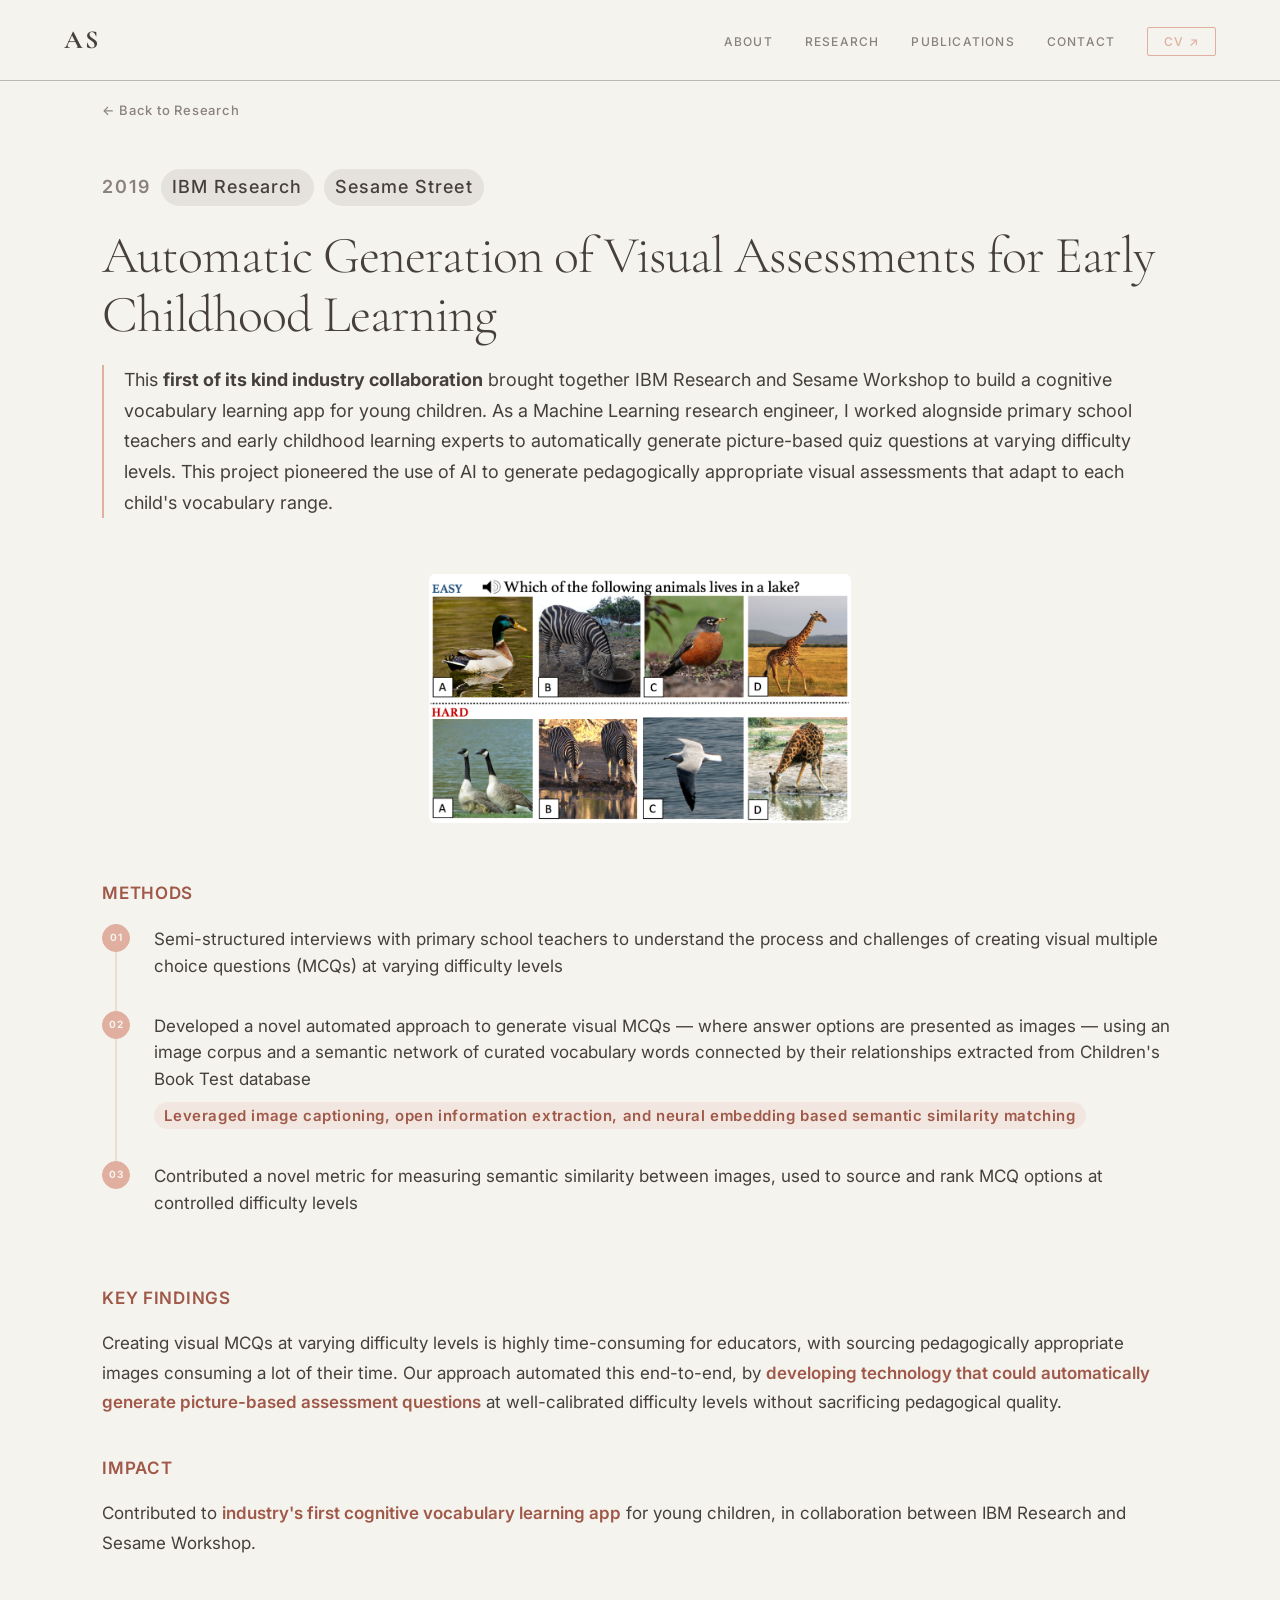
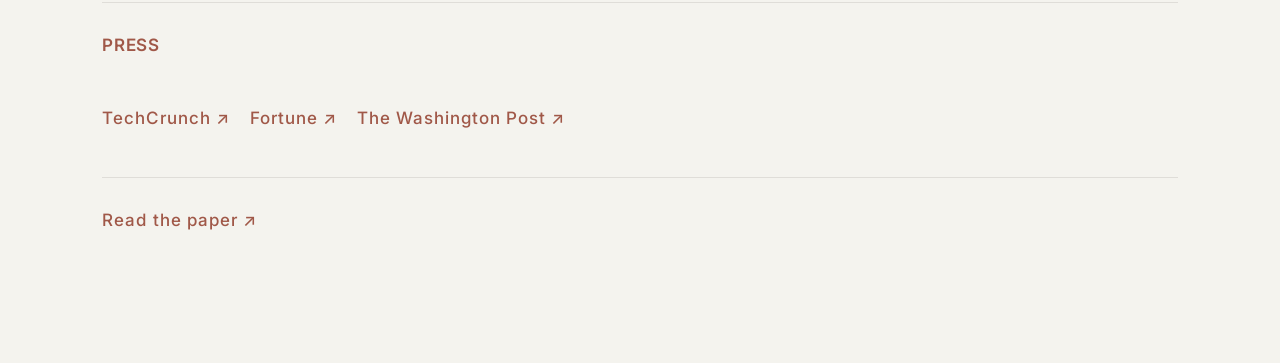
==== Projects/project-assessments.html @ 877bcb97 "Portfolio first draft" ====
<!DOCTYPE html>
<html lang="en">
<head>
    <meta charset="UTF-8">
    <meta name="viewport" content="width=device-width, initial-scale=1.0">
    <title>Visual Assessments — Anjali Singh</title>
    <link rel="preconnect" href="https://fonts.googleapis.com">
    <link rel="preconnect" href="https://fonts.gstatic.com" crossorigin>
    <link href="https://fonts.googleapis.com/css2?family=Cormorant+Garamond:ital,wght@0,300;0,400;0,500;0,600;1,300;1,400&family=Inter:wght@300;400;500;600&display=swap" rel="stylesheet">
    <link rel="stylesheet" href="../style.css">
</head>
<body>

    <nav id="navbar">
        <div class="nav-container">
            <a href="../index.html#about" class="nav-logo">AS</a>
            <ul class="nav-links">
                <li><a href="../index.html#about">About</a></li>
                <li><a href="../index.html#research">Research</a></li>
                <li><a href="../index.html#publications">Publications</a></li>
                <li><a href="../index.html#contact">Contact</a></li>
                <li><a href="../cv.pdf" class="nav-cv" target="_blank">CV ↗</a></li>
            </ul>
            <button class="nav-hamburger" aria-label="Toggle menu">
                <span></span><span></span><span></span>
            </button>
        </div>
    </nav>

    <main class="project-page">
        <div class="container">
            <a href="../index.html#research" class="back-link">← Back to Research</a>

            <div class="project-meta">
                <span class="project-year">2019</span>
                <span class="project-org">IBM Research</span>
                <span class="project-org">Sesame Street</span>
            </div>
            <h1 class="project-page-title">Automatic Generation of Visual Assessments for Early Childhood Learning</h1>
            <p class="project-page-hook">This <strong>first of its kind industry collaboration</strong> brought together IBM Research and Sesame Workshop to build a cognitive vocabulary learning app for young children. As a Machine Learning research engineer, I worked alognside primary school teachers and early childhood learning experts to automatically generate picture-based quiz questions at varying difficulty levels. This project pioneered the use of AI to generate pedagogically appropriate visual assessments that adapt to each child's vocabulary range.</p>

            <aside class="project-page-visual project-page-visual--narrow">
                    <!-- To use your own image: replace the <svg> below with <img src="your-image.jpg" alt="..."> -->
                    <img src="../Images/visual_assessments.png" alt="visual assessments">
                </aside>
                <div class="project-details">
                    <div class="project-section">
                        <h4 class="detail-label">Methods</h4>
                        <div class="method-flow">
                            <div class="method-step">Semi-structured interviews with primary school teachers to understand the process and challenges of creating visual multiple choice questions (MCQs) at varying difficulty levels</div>
                            <span class="method-arrow" aria-hidden="true">↓</span>
                            <div class="method-step">Developed a novel automated approach to generate visual MCQs — where answer options are presented as images — using an image corpus and a semantic network of curated vocabulary words connected by their relationships extracted from Children's Book Test database <span class="method-n">Leveraged image captioning, open information extraction, and neural embedding based semantic similarity matching</span></div>
                            <span class="method-arrow" aria-hidden="true">↓</span>
                            <div class="method-step">Contributed a novel metric for measuring semantic similarity between images, used to source and rank MCQ options at controlled difficulty levels</div>
                            <!-- <span class="method-arrow" aria-hidden="true">↓</span>
                            <div class="method-step">Integrated the system within IBM Watson's AI platform and deployed as part of the cognitive vocabulary learning app built in partnership with Sesame Workshop</div> -->
                        </div>
                    </div>
                    <div class="project-section">
                        <h4 class="detail-label">Key Findings</h4>
                        <p class="project-finding">Creating visual MCQs at varying difficulty levels is highly time-consuming for educators, with sourcing pedagogically appropriate images consuming a lot of their time. Our approach automated this end-to-end, by <span class="impact-stat">developing technology that could automatically generate picture-based assessment questions</span> at well-calibrated difficulty levels without sacrificing pedagogical quality.</p>
                    </div>
                    <div class="project-section">
                        <h4 class="detail-label">Impact</h4>
                        <ul class="impact-list">
                            <p class="project-finding">Contributed to <span class="impact-stat">industry's first cognitive vocabulary learning app</span> for young children, in collaboration between IBM Research and Sesame Workshop.</p>
                            <!-- <li>Contributed to <span class="impact-stat">industry's first cognitive vocabulary learning app</span> for young children, in collaboration between IBM Research and Sesame Workshop.</li> -->
                            <!-- <li>Pioneered <span class="impact-stat">AI-generated adaptive assessments</span> for early childhood learners — automatically determining a child's vocabulary range and personalizing their learning experience.</li> -->
                            <!-- <li>Significantly reduced the <span class="impact-stat">time and effort required of educators</span> to create difficulty-varied visual assessments at scale.</li>
                            <li>Published at <span class="impact-stat">AAAI/EAAI '19</span> — flagship AI conference, education track.</li> -->
                        </ul>
                    </div>
                    <div class="project-section" style="border-top: 1px solid rgba(138, 129, 124, 0.2); padding-top: 28px; margin-top: 8px;">
                        <h4 class="detail-label">Press</h4>
                        <div class="project-links" style="border-top: none;">
                            <a href="https://techcrunch.com/2017/06/07/sesame-workshop-and-ibm-team-up-to-test-a-new-a-i-powered-teaching-method/" class="project-link" target="_blank" rel="noopener">TechCrunch ↗</a>
                            <a href="https://fortune.com/2017/06/06/sesame-street-workshop-ibm-watson/" class="project-link" target="_blank" rel="noopener">Fortune ↗</a>
                            <a href="https://www.washingtonpost.com/news/the-switch/wp/2016/04/27/elmo-has-made-a-new-friend-ibms-watson/" class="project-link" target="_blank" rel="noopener">The Washington Post ↗</a>
                        </div>
                    </div>
                    <div class="project-links">
                        <a href="https://ojs.aaai.org//index.php/AAAI/article/view/5038" target="_blank" class="project-link">Read the paper ↗</a>
                    </div>
                </div>
                
        </div>
    </main>

    <script src="../script.js"></script>
</body>
</html>
---- style.css ----
/* ═══════════════════════════════════════════
   RESET & BASE
═══════════════════════════════════════════ */
*, *::before, *::after {
    margin: 0;
    padding: 0;
    box-sizing: border-box;
}

:root {
    --dark:   #463f3a;
    --medium: #8a817c;
    --light:  #bcb8b1;
    --bg:     #f4f3ee;
    --accent: #e0afa0;

    --font-serif: 'Cormorant Garamond', Georgia, serif;
    --font-sans:  'Inter', system-ui, -apple-system, sans-serif;

    --max-w: min(1400px, 94vw);
    --pad-x: clamp(16px, 5vw, 80px);
    --section-py: clamp(80px, 10vw, 140px);
}

html {
    scroll-behavior: smooth;
}

body {
    background-color: var(--bg);
    color: var(--dark);
    font-family: var(--font-sans);
    font-size: 16px;
    line-height: 1.7;
    -webkit-font-smoothing: antialiased;
    -moz-osx-font-smoothing: grayscale;
}

a {
    color: inherit;
    text-decoration: none;
}

img {
    display: block;
    max-width: 100%;
}

/* ═══════════════════════════════════════════
   NAVIGATION
═══════════════════════════════════════════ */
#navbar {
    position: fixed;
    top: 0;
    left: 0;
    right: 0;
    z-index: 200;
    padding: 18px var(--pad-x);
    background: var(--bg);
    box-shadow: 0 1px 0 var(--light);
}

.nav-container {
    max-width: var(--max-w);
    margin: 0 auto;
    display: flex;
    align-items: center;
    justify-content: space-between;
}

.nav-logo {
    font-family: var(--font-serif);
    font-size: 26px;
    font-weight: 800;
    letter-spacing: 2px;
    color: var(--dark);
    transition: color 0.35s;
}


.nav-links {
    list-style: none;
    display: flex;
    align-items: center;
    gap: 32px;
}

.nav-links a {
    font-size: 12px;
    font-weight: 500;
    letter-spacing: 0.1em;
    text-transform: uppercase;
    color: var(--medium);
    transition: color 0.2s;
}


.nav-links a:hover {
    color: var(--accent);
}

.nav-cv {
    border: 1px solid var(--accent) !important;
    color: var(--accent) !important;
    padding: 6px 16px;
    border-radius: 2px;
    transition: background 0.2s, color 0.2s !important;
}

.nav-cv:hover {
    background: var(--accent) !important;
    color: var(--bg) !important;
}

.nav-hamburger {
    display: none;
    flex-direction: column;
    gap: 5px;
    background: none;
    border: none;
    cursor: pointer;
    padding: 4px;
}

.nav-hamburger span {
    display: block;
    width: 22px;
    height: 1.5px;
    background: var(--dark);
    transition: background 0.3s;
}


/* ═══════════════════════════════════════════
   HERO
═══════════════════════════════════════════ */
#hero {
    min-height: 100vh;
    background-color: var(--bg);
    display: flex;
    flex-direction: column;
    justify-content: center;
    align-items: center;
    text-align: center;
    padding: 120px var(--pad-x) 100px;
    position: relative;
    overflow: hidden;
}

/* Subtle grain texture overlay */
#hero::before {
    content: '';
    position: absolute;
    inset: 0;
    background-image: url("data:image/svg+xml,%3Csvg viewBox='0 0 256 256' xmlns='http://www.w3.org/2000/svg'%3E%3Cfilter id='noise'%3E%3CfeTurbulence type='fractalNoise' baseFrequency='0.9' numOctaves='4' stitchTiles='stitch'/%3E%3C/filter%3E%3Crect width='100%25' height='100%25' filter='url(%23noise)' opacity='0.04'/%3E%3C/svg%3E");
    pointer-events: none;
    opacity: 0.4;
}

.hero-content {
    max-width: 820px;
    position: relative;
    z-index: 1;
}

.hero-pre {
    font-size: 12px;
    font-weight: 400;
    letter-spacing: 0.18em;
    text-transform: uppercase;
    color: var(--medium);
    margin-bottom: 28px;
    opacity: 0;
    animation: fadeUp 0.8s 0.2s ease forwards;
}

.hero-name {
    font-family: var(--font-serif);
    font-size: clamp(60px, 10vw, 110px);
    font-weight: 300;
    color: var(--dark);
    letter-spacing: -2px;
    line-height: 0.95;
    margin-bottom: 32px;
    opacity: 0;
    animation: fadeUp 0.8s 0.4s ease forwards;
}

.hero-tagline {
    font-family: var(--font-serif);
    font-size: clamp(19px, 2.5vw, 26px);
    font-style: italic;
    font-weight: 300;
    color: var(--accent);
    line-height: 1.45;
    margin-bottom: 44px;
    opacity: 0;
    animation: fadeUp 0.8s 0.6s ease forwards;
}

.hero-themes {
    display: flex;
    flex-wrap: wrap;
    gap: 10px;
    justify-content: center;
    margin-bottom: 48px;
    opacity: 0;
    animation: fadeUp 0.8s 0.75s ease forwards;
}

.hero-themes span {
    font-size: 11px;
    font-weight: 400;
    letter-spacing: 0.1em;
    color: var(--medium);
    border: 1px solid rgba(70, 63, 58, 0.15);
    padding: 7px 16px;
    border-radius: 100px;
}

.hero-actions {
    display: flex;
    gap: 16px;
    justify-content: center;
    flex-wrap: wrap;
    opacity: 0;
    animation: fadeUp 0.8s 0.9s ease forwards;
}

.btn-primary {
    font-size: 13px;
    font-weight: 500;
    letter-spacing: 0.06em;
    background: var(--accent);
    color: var(--dark);
    padding: 13px 28px;
    border-radius: 2px;
    transition: opacity 0.2s;
}

.btn-primary:hover {
    opacity: 0.85;
}

.btn-secondary {
    font-size: 13px;
    font-weight: 500;
    letter-spacing: 0.06em;
    color: var(--medium);
    border: 1px solid rgba(70, 63, 58, 0.2);
    padding: 13px 28px;
    border-radius: 2px;
    transition: border-color 0.2s, color 0.2s;
}

.btn-secondary:hover {
    border-color: var(--accent);
    color: var(--accent);
}

.hero-scroll {
    position: absolute;
    bottom: 36px;
    left: 50%;
    transform: translateX(-50%);
    display: flex;
    flex-direction: column;
    align-items: center;
    gap: 10px;
    color: var(--medium);
    font-size: 10px;
    letter-spacing: 0.25em;
    text-transform: uppercase;
    opacity: 0;
    animation: fadeIn 1s 1.4s ease forwards;
}

.scroll-line {
    width: 1px;
    height: 44px;
    background: linear-gradient(to bottom, var(--medium), transparent);
    animation: scrollPulse 2.2s ease-in-out infinite;
}

@keyframes scrollPulse {
    0%, 100% { opacity: 0.3; transform: scaleY(0.85); transform-origin: top; }
    50%       { opacity: 0.9; transform: scaleY(1);    transform-origin: top; }
}

@keyframes fadeUp {
    from { opacity: 0; transform: translateY(20px); }
    to   { opacity: 1; transform: translateY(0); }
}

@keyframes fadeIn {
    from { opacity: 0; }
    to   { opacity: 1; }
}

/* ═══════════════════════════════════════════
   SHARED LAYOUT
═══════════════════════════════════════════ */
.container {
    max-width: var(--max-w);
    margin: 0 auto;
    padding: 0 var(--pad-x);
}

.section-label {
    display: block;
    font-size: 11px;
    font-weight: 600;
    letter-spacing: 0.22em;
    text-transform: uppercase;
    color: var(--accent);
    margin-bottom: 28px;
}

/* ═══════════════════════════════════════════
   ABOUT (landing)
═══════════════════════════════════════════ */
#about {
    padding-top: calc(72px + 40px);
    padding-bottom: var(--section-py);
}

.about-name-block {
    margin-bottom: 56px;
}

.about-name {
    font-family: var(--font-serif);
    font-size: clamp(28px, 4.5vw, 52px);
    font-weight: 700;
    color: var(--dark);
    letter-spacing: -2px;
    line-height: 1;
    margin-bottom: 14px;
}

.about-role {
    font-size: 13px;
    font-weight: 400;
    letter-spacing: 0.15em;
    text-transform: uppercase;
    color: var(--medium);
}

.about-grid {
    display: grid;
    grid-template-columns: 1fr 260px;
    gap: 72px;
    align-items: start;
}

.about-photo {
    position: sticky;
    top: 100px;
}

.about-photo img {
    width: 100%;
    height: auto;
    border-radius: 4px;
    display: block;
    object-fit: cover;
    object-position: top center;
}

.about-photo-caption {
    font-family: var(--font-serif);
    font-size: 20px;
    font-weight: 700;
    color: var(--dark);
    margin-top: 10px;
    line-height: 1.4;
    text-align: center;
}

.photo-placeholder {
    width: 260px;
    aspect-ratio: 3 / 4;
    background: var(--light);
    border-radius: 4px;
    overflow: hidden;
    position: relative;
}

.photo-placeholder img {
    width: 100%;
    height: 100%;
    object-fit: cover;
    object-position: top center;
}

.about-bio {
    font-size: 17px;
    color: var(--dark);
    line-height: 1.85;
    margin-bottom: 18px;
}

.about-bio em {
    font-style: italic;
    color: var(--medium);
}

.about-links {
    margin-top: 36px;
    display: flex;
    flex-wrap: wrap;
    gap: 8px 24px;
}

.about-link {
    font-size: 13px;
    font-weight: 500;
    letter-spacing: 0.04em;
    color: var(--medium);
    border-bottom: 1px solid var(--light);
    padding-bottom: 2px;
    transition: color 0.2s, border-color 0.2s;
}

.about-link:hover {
    color: var(--dark);
    border-color: var(--medium);
}

.about-link-accent {
    color: var(--accent);
    border-color: var(--accent);
}

.about-link-accent:hover {
    color: var(--dark);
    border-color: var(--dark);
}

/* ═══════════════════════════════════════════
   RESEARCH SECTION
═══════════════════════════════════════════ */
#research {
    padding: var(--section-py) 0 calc(var(--section-py) + 40px);
    background-color: var(--dark);
}

.section-header-light {
    font-family: var(--font-serif);
    font-size: clamp(38px, 6vw, 64px);
    font-weight: 300;
    color: var(--bg);
    letter-spacing: -1px;
    line-height: 1;
    margin-bottom: 56px;
}

.section-subtitle {
    font-size: 32px;
    color: var(--light);
    line-height: 1.75;
    max-width: 560px;
    margin-bottom: 72px;
}

/* ─── PROJECT GRID + COMPACT CARDS ─── */
.project-grid {
    display: grid;
    grid-template-columns: repeat(2, 1fr);
    gap: 20px;
}

.project-card-btn {
    background: rgba(255, 255, 255, 0.09);
    border: 1px solid rgba(138, 129, 124, 0.3);
    border-radius: 6px;
    overflow: hidden;
    cursor: pointer;
    text-align: left;
    width: 100%;
    padding: 0;
    display: flex;
    flex-direction: column;
    opacity: 0;
    transform: translateY(20px);
    transition: opacity 0.6s ease, transform 0.6s ease, border-color 0.25s, box-shadow 0.25s;
}

.project-card-btn.visible {
    opacity: 1;
    transform: translateY(0);
}

.project-card-btn:hover {
    background: rgba(255, 255, 255, 0.14);
    border-color: rgba(224, 175, 160, 0.55);
    box-shadow: 0 8px 32px rgba(0, 0, 0, 0.2);
    transform: translateY(-3px);
}

.project-card-btn.visible:hover {
    transform: translateY(-3px);
}

.card-visual {
    width: 100%;
    height: 190px;
    background: rgba(58, 53, 49, 0.6);
    flex-shrink: 0;
    display: flex;
    align-items: center;
    justify-content: center;
    overflow: hidden;
}

.card-visual svg {
    width: 100%;
    height: 100%;
}

.card-visual img {
    width: 100%;
    height: 100%;
    object-fit: contain;
    object-position: center;
    display: block;
}

.card-body {
    padding: 28px 32px 32px;
    flex: 1;
    display: flex;
    flex-direction: column;
}

.card-cta {
    display: inline-flex;
    align-items: center;
    gap: 6px;
    font-size: 12px;
    font-weight: 500;
    letter-spacing: 0.08em;
    color: var(--accent);
    margin-top: auto;
    padding-top: 20px;
    transition: gap 0.2s;
}

.project-card-btn:hover .card-cta {
    gap: 10px;
}

.project-meta {
    display: flex;
    align-items: center;
    flex-wrap: wrap;
    gap: 10px;
    margin-bottom: 20px;
}

.project-year {
    font-size: 12px;
    font-weight: 600;
    letter-spacing: 0.1em;
    color: var(--medium);
}

.project-venue {
    font-size: 12px;
    font-weight: 500;
    letter-spacing: 0.06em;
    color: var(--medium);
    background: rgba(138, 129, 124, 0.15);
    padding: 3px 11px;
    border-radius: 100px;
}

.project-org {
    font-size: 12px;
    font-weight: 500;
    letter-spacing: 0.06em;
    color: var(--accent);
    background: rgba(138, 129, 124, 0.15);
    padding: 3px 11px;
    border-radius: 100px;
}

.project-award {
    font-size: 12px;
    font-weight: 600;
    color: var(--dark);
    background: var(--accent);
    padding: 3px 11px;
    border-radius: 100px;
    letter-spacing: 0.03em;
}

.card-methods {
    display: flex;
    flex-wrap: wrap;
    gap: 6px;
    margin-top: 12px;
}

.method-tag {
    font-size: 13px;
    font-weight: 500;
    letter-spacing: 0.04em;
    color: var(--light);
    background: rgba(138, 129, 124, 0.45);
    padding: 3px 11px;
    border-radius: 100px;
}

.project-title {
    font-family: var(--font-serif);
    font-size: clamp(22px, 2.8vw, 32px);
    font-weight: 400;
    color: var(--bg);
    line-height: 1.25;
    margin-bottom: 16px;
}

.project-hook {
    font-size: 16px;
    color: var(--light);
    line-height: 1.75;
    margin-bottom: 44px;
    border-left: 2px solid var(--accent);
    padding-left: 20px;
}

.project-details {
    display: flex;
    flex-direction: column;
    gap: 36px;
}

/* Divider between detail sections */
.project-section {
    padding-top: 0;
}

.detail-label {
    font-size: 17px;
    font-weight: 600;
    letter-spacing: 0.04em;
    text-transform: uppercase;
    color: var(--accent);
    margin-bottom: 16px;
}

/* Method flow */
.method-flow {
    display: flex;
    flex-direction: column;
    align-items: center;
    gap: 0;
}

.method-step {
    background: rgba(70, 63, 58, 0.7);
    border: 1px solid rgba(138, 129, 124, 0.3);
    color: var(--light);
    font-size: 15px;
    font-weight: 400;
    padding: 10px 18px;
    border-radius: 4px;
    display: flex;
    flex-direction: column;
    align-items: flex-start;
    gap: 4px;
    line-height: 1.35;
}

.method-n {
    font-size: 11px;
    font-weight: 600;
    color: var(--accent);
    letter-spacing: 0.04em;
}

.method-arrow {
    color: rgba(138, 129, 124, 1);
    font-size: 18px;
    flex-shrink: 0;
    user-select: none;
}

/* Key Finding */
.project-finding {
    font-family: var(--font-sans);
    font-size: 15px;
    font-style: normal;
    font-weight: 400;
    color: var(--light);
    line-height: 1.75;
    margin: 0;
}

/* Project links (paper, demo, etc.) */
.project-links {
    display: flex;
    flex-wrap: wrap;
    gap: 20px;
    padding-top: 28px;
    margin-top: 8px;
    border-top: 1px solid rgba(138, 129, 124, 0.2);
}

.project-link {
    font-size: 13px;
    font-weight: 500;
    letter-spacing: 0.06em;
    color: var(--accent);
    text-decoration: none;
    transition: opacity 0.15s;
}

.project-link:hover {
    opacity: 0.7;
}

/* Impact */
.impact-list {
    list-style: none;
    padding: 0;
    margin: 0;
    display: flex;
    flex-direction: column;
    gap: 10px;
}

.impact-list li {
    font-size: 15px;
    color: var(--light);
    line-height: 1.65;
    padding-left: 20px;
    position: relative;
}

.impact-list li::before {
    content: '•';
    position: absolute;
    left: 0;
    color: var(--accent);
}

.impact-stat {
    color: var(--accent);
    font-weight: 600;
}

/* ═══════════════════════════════════════════
   PUBLICATIONS
═══════════════════════════════════════════ */
#publications {
    padding: var(--section-py) 0;
    background-color: var(--bg);
}

.section-header-dark {
    font-family: var(--font-serif);
    font-size: clamp(38px, 6vw, 64px);
    font-weight: 300;
    color: var(--dark);
    letter-spacing: -1px;
    line-height: 1;
    margin-bottom: 64px;
}

.pub-year-group {
    display: grid;
    grid-template-columns: 72px 1fr;
    gap: 40px;
    padding-bottom: 48px;
    margin-bottom: 48px;
    border-bottom: 1px solid var(--light);
}

.pub-year-group:last-child {
    border-bottom: none;
    margin-bottom: 0;
}

.pub-year-label {
    font-family: var(--font-serif);
    font-size: 30px;
    font-weight: 300;
    color: var(--light);
    padding-top: 2px;
    line-height: 1;
}

.pub-list {
    display: flex;
    flex-direction: column;
    gap: 28px;
}

.pub-item {
    display: flex;
    flex-direction: column;
    gap: 5px;
    /* clickable whole-item styles */
    color: inherit;
    text-decoration: none;
    padding: 12px 14px;
    margin: -12px -14px;
    border-radius: 4px;
    transition: background 0.18s;
}

.pub-item:hover {
    background: rgba(70, 63, 58, 0.05);
}

.pub-item:hover .pub-title {
    color: var(--accent);
}

.pub-item-award {
    background: #fdf5f3;
    border-left: 3px solid var(--accent);
    padding: 18px 22px;
    margin: 0;
    border-radius: 0 4px 4px 0;
    gap: 6px;
}

.pub-item-award:hover {
    background: #faeae6;
}

.pub-award-tag {
    display: block;
    font-size: 11px;
    font-weight: 600;
    letter-spacing: 0.08em;
    text-transform: uppercase;
    color: var(--accent);
    margin-bottom: 6px;
}

.pub-title {
    font-size: 15px;
    font-weight: 500;
    color: var(--dark);
    line-height: 1.55;
}


.pub-authors {
    font-size: 15px;
    color: var(--medium);
    line-height: 1.55;
}

.pub-authors strong {
    font-weight: 600;
    color: var(--dark);
}

.pub-venue {
    font-size: 15px;
    font-weight: 500;
    color: var(--light);
    letter-spacing: 0.04em;
    text-transform: uppercase;
}

/* ═══════════════════════════════════════════
   CONTACT
═══════════════════════════════════════════ */
#contact {
    padding: var(--section-py) 0;
    background-color: var(--dark);
}

.contact-inner {
    display: flex;
    flex-direction: column;
    align-items: center;
    text-align: center;
}

.contact-header {
    font-family: var(--font-serif);
    font-size: clamp(44px, 7vw, 80px);
    font-weight: 300;
    color: var(--bg);
    letter-spacing: -2px;
    line-height: 1;
    margin-bottom: 20px;
}

.contact-sub {
    font-size: 16px;
    color: var(--medium);
    max-width: 440px;
    line-height: 1.75;
    margin-bottom: 40px;
}

.contact-email {
    display: inline-block;
    font-size: 18px;
    font-weight: 400;
    color: var(--accent);
    border-bottom: 1px solid rgba(224, 175, 160, 0.4);
    padding-bottom: 3px;
    margin-bottom: 36px;
    transition: border-color 0.2s, opacity 0.2s;
}

.contact-email:hover {
    opacity: 0.75;
    border-color: var(--accent);
}

.contact-links {
    display: flex;
    align-items: center;
    gap: 16px;
    font-size: 14px;
    color: var(--medium);
}

.contact-links a {
    transition: color 0.2s;
}

.contact-links a:hover {
    color: var(--accent);
}

/* ═══════════════════════════════════════════
   RESPONSIVE
═══════════════════════════════════════════ */
@media (min-width: 1300px) {
    .project-grid {
        grid-template-columns: repeat(3, 1fr);
    }
}

@media (max-width: 900px) {
    .about-grid {
        grid-template-columns: 1fr;
        gap: 40px;
    }

    .about-photo {
        position: static;
    }

    .photo-placeholder {
        width: 200px;
        aspect-ratio: 3 / 4;
    }

    .pub-year-group {
        grid-template-columns: 56px 1fr;
        gap: 24px;
    }
}

@media (max-width: 640px) {
    .nav-links {
        display: none;
    }

    .nav-hamburger {
        display: flex;
    }

    .hero-name {
        letter-spacing: -1px;
    }

    .project-grid {
        grid-template-columns: 1fr;
    }

    .impact-stats {
        gap: 28px;
    }

    .pub-year-group {
        grid-template-columns: 1fr;
        gap: 16px;
    }

    .pub-year-label {
        font-size: 22px;
    }
}

/* ═══════════════════════════════════════════
   PROJECT DETAIL PAGE
═══════════════════════════════════════════ */
.project-page {
    padding-top: calc(56px + 40px);
    padding-bottom: var(--section-py);
    min-height: 100vh;
}

.back-link {
    display: inline-flex;
    align-items: center;
    gap: 6px;
    font-size: 13px;
    font-weight: 500;
    letter-spacing: 0.06em;
    color: var(--medium);
    text-decoration: none;
    margin-bottom: 48px;
    transition: color 0.2s;
}

.back-link:hover { color: var(--accent); }

.project-page-title {
    font-family: var(--font-serif);
    font-size: clamp(30px, 5vw, 52px);
    font-weight: 300;
    color: var(--dark);
    letter-spacing: -1px;
    line-height: 1.15;
    margin-top: 16px;
    margin-bottom: 20px;
}

.project-page-hook {
    font-size: 18px;
    color: var(--dark);
    line-height: 1.7;
    border-left: 2px solid var(--accent);
    padding-left: 20px;
    margin-bottom: 56px;
}

.project-page .project-year,
.project-page .project-org {
    font-size: 18px;
}

.project-page .project-org {
    color: var(--dark);
}

.project-page-visual {
    width: 100%;
    border-radius: 6px;
    overflow: hidden;
    background: var(--bg);

    margin-bottom: 56px;
}

.project-page-visual img {
    width: 100%;
    max-height: 480px;
    display: block;
    object-fit: contain;
    object-position: center;
}

.project-page-visual > svg {
    width: 100%;
    height: auto;
    display: block;
    padding: 32px;
}

.project-page-visual--narrow {
    width: clamp(240px, 33vw, 480px);
    margin-left: auto;
    margin-right: auto;
}

.video-thumbnail-link {
    display: block;
    position: relative;
    overflow: hidden;
    border-radius: 6px;
    line-height: 0;
}

.video-thumbnail-link img {
    width: 100%;
    height: auto;
    display: block;
    max-height: none;
    object-fit: unset;
    transition: transform 0.25s;
}

.video-thumbnail-link:hover img {
    transform: scale(1.02);
}

.video-play-overlay {
    position: absolute;
    inset: 0;
    display: flex;
    flex-direction: column;
    align-items: center;
    justify-content: center;
    gap: 10px;
    background: rgba(0, 0, 0, 0.18);
    transition: background 0.2s;
    pointer-events: none;
}

.video-thumbnail-link:hover .video-play-overlay {
    background: rgba(0, 0, 0, 0.3);
}

.yt-play-btn {
    width: 48px;
    height: 34px;
    display: block;
    flex-shrink: 0;
    filter: drop-shadow(0 2px 6px rgba(0, 0, 0, 0.5));
    transition: transform 0.18s;
}

.video-thumbnail-link:hover .yt-play-btn {
    transform: scale(1.1);
}

.yt-watch-label {
    color: #fff;
    font-size: 13px;
    font-weight: 500;
    letter-spacing: 0.04em;
    text-shadow: 0 1px 4px rgba(0, 0, 0, 0.7);
}

.video-overlay-title {
    position: absolute;
    top: 10px;
    right: 10px;
    background: rgba(0, 0, 0, 0.82);
    color: #fff;
    font-family: var(--font-sans);
    font-size: 15px;
    font-style: normal;
    font-weight: 400;
    letter-spacing: 0.01em;
    padding: 6px 12px;
    border-radius: 3px;
    pointer-events: none;
}

/* Adapt detail section text for light background */
.project-page .project-finding,
.project-page .impact-list li {
    color: var(--dark);
    font-size: 17px;
}

/* Darken accent-colored highlights for readability on cream */
.project-page .detail-label,
.project-page .impact-stat,
.project-page .project-link,
.project-page .impact-list li::before {
    color: #a05848;
}

.project-page .project-link {
    font-size: 17px;
}

/* ── Scroll fade-in for project page sections ── */
.project-page .project-page-hook,
.project-page .project-page-visual,
.project-page .project-section,
.project-page .sub-project {
    opacity: 0;
    transform: translateY(22px);
    transition: opacity 0.55s ease, transform 0.55s ease;
}

.project-page .project-page-hook.visible,
.project-page .project-page-visual.visible,
.project-page .project-section.visible,
.project-page .sub-project.visible {
    opacity: 1;
    transform: translateY(0);
}

/* ── Numbered stepper for project pages ── */
.project-page .method-flow {
    counter-reset: step;
    align-items: stretch;
    position: relative;
    padding-left: 52px;
}

.project-page .method-step:not(:last-child)::after {
    content: '';
    position: absolute;
    left: -39px;
    top: 28px;
    bottom: -1px;
    width: 1.5px;
    background: var(--accent);
    opacity: 0.35;
    z-index: 0;
}

.project-page .method-step {
    counter-increment: step;
    position: relative;
    background: none;
    border: none;
    color: var(--dark);
    font-size: 17px;
    font-weight: 400;
    padding: 2px 0 32px 0;
    border-radius: 0;
    line-height: 1.55;
}

.project-page .method-step::before {
    content: counter(step, decimal-leading-zero);
    position: absolute;
    left: -52px;
    top: 0;
    width: 28px;
    height: 28px;
    border-radius: 50%;
    background: var(--bg);
    border: 1.5px solid var(--accent);
    color: var(--accent);
    font-size: 10px;
    font-weight: 700;
    letter-spacing: 0.05em;
    text-align: center;
    line-height: 25px;
    z-index: 1;
    transition: background 0.35s ease, color 0.35s ease;
}

.project-page .method-step.active::before {
    background: var(--accent);
    color: var(--bg);
}

.project-page .method-arrow {
    display: none;
}

/* Numbered sub-project sections */
.sub-project {
    border-top: 1px solid rgba(138, 129, 124, 0.25);
    padding-top: 40px;
    margin-top: 8px;
    display: flex;
    flex-direction: column;
    gap: 32px;
}

.sub-project-header {
    display: flex;
    align-items: baseline;
    gap: 16px;
}

.sub-project-number {
    font-size: 13px;
    font-weight: 600;
    letter-spacing: 0.12em;
    color: var(--accent);
    flex-shrink: 0;
}

.sub-project-title {
    font-family: var(--font-serif);
    font-size: clamp(20px, 2.2vw, 26px);
    font-weight: 600;
    color: var(--dark);
    line-height: 1.3;
}

.sub-project-layout {
    display: grid;
    grid-template-columns: 1fr 2fr;
    gap: 32px;
    align-items: start;
}

.sub-project-image {
    width: 100%;
    border-radius: 4px;
    display: flex;
    align-items: center;
    justify-content: center;
    color: var(--light);
    font-size: 12px;
    letter-spacing: 0.06em;
    min-height: 80px;
}

.sub-project-image img {
    width: 100%;
    height: auto;
    display: block;
    border-radius: 4px;
}

@media (max-width: 640px) {
    .sub-project-layout {
        grid-template-columns: 1fr;
    }
}

.project-page .method-n {
    font-size: 15px;
    color: #a05848;
    display: inline-block;
    background: rgba(224, 175, 160, 0.18);
    padding: 2px 10px;
    border-radius: 100px;
    margin-top: 6px;
}

/* ═══════════════════════════════════════════
   UTILITY: SCROLL REVEAL
═══════════════════════════════════════════ */
.project-card-btn:nth-child(2) { transition-delay: 0.08s; }
.project-card-btn:nth-child(3) { transition-delay: 0.16s; }
.project-card-btn:nth-child(4) { transition-delay: 0.24s; }
.project-card-btn:nth-child(5) { transition-delay: 0.32s; }

/* ═══════════════════════════════════════════
   MODAL
═══════════════════════════════════════════ */
.modal-overlay {
    position: fixed;
    inset: 0;
    background: rgba(30, 26, 24, 0.82);
    z-index: 400;
    display: flex;
    align-items: flex-start;
    justify-content: center;
    padding: 60px clamp(16px, 5vw, 48px);
    overflow-y: auto;
    opacity: 0;
    pointer-events: none;
    transition: opacity 0.3s ease;
    backdrop-filter: blur(4px);
    -webkit-backdrop-filter: blur(4px);
}

.modal-overlay.open {
    opacity: 1;
    pointer-events: all;
}

.modal-container {
    background: var(--dark);
    border: 1px solid rgba(138, 129, 124, 0.3);
    border-radius: 8px;
    max-width: 800px;
    width: 100%;
    padding: clamp(32px, 5vw, 60px);
    position: relative;
    transform: translateY(18px);
    transition: transform 0.35s ease;
    margin-bottom: 60px;
}

.modal-overlay.open .modal-container {
    transform: translateY(0);
}

.modal-close {
    position: absolute;
    top: 18px;
    right: 22px;
    background: none;
    border: none;
    color: var(--medium);
    font-size: 26px;
    line-height: 1;
    cursor: pointer;
    padding: 4px 8px;
    border-radius: 2px;
    transition: color 0.2s, background 0.2s;
}

.modal-close:hover {
    color: var(--accent);
    background: rgba(224, 175, 160, 0.08);
}

.modal-body .project-title {
    font-size: clamp(24px, 3.5vw, 36px);
    margin-bottom: 20px;
}

.modal-body .project-hook {
    margin-bottom: 40px;
}

/* Responsive modal */
@media (max-width: 640px) {
    .modal-overlay {
        padding: 40px 16px;
    }

    .modal-container {
        padding: 28px 20px;
    }
}
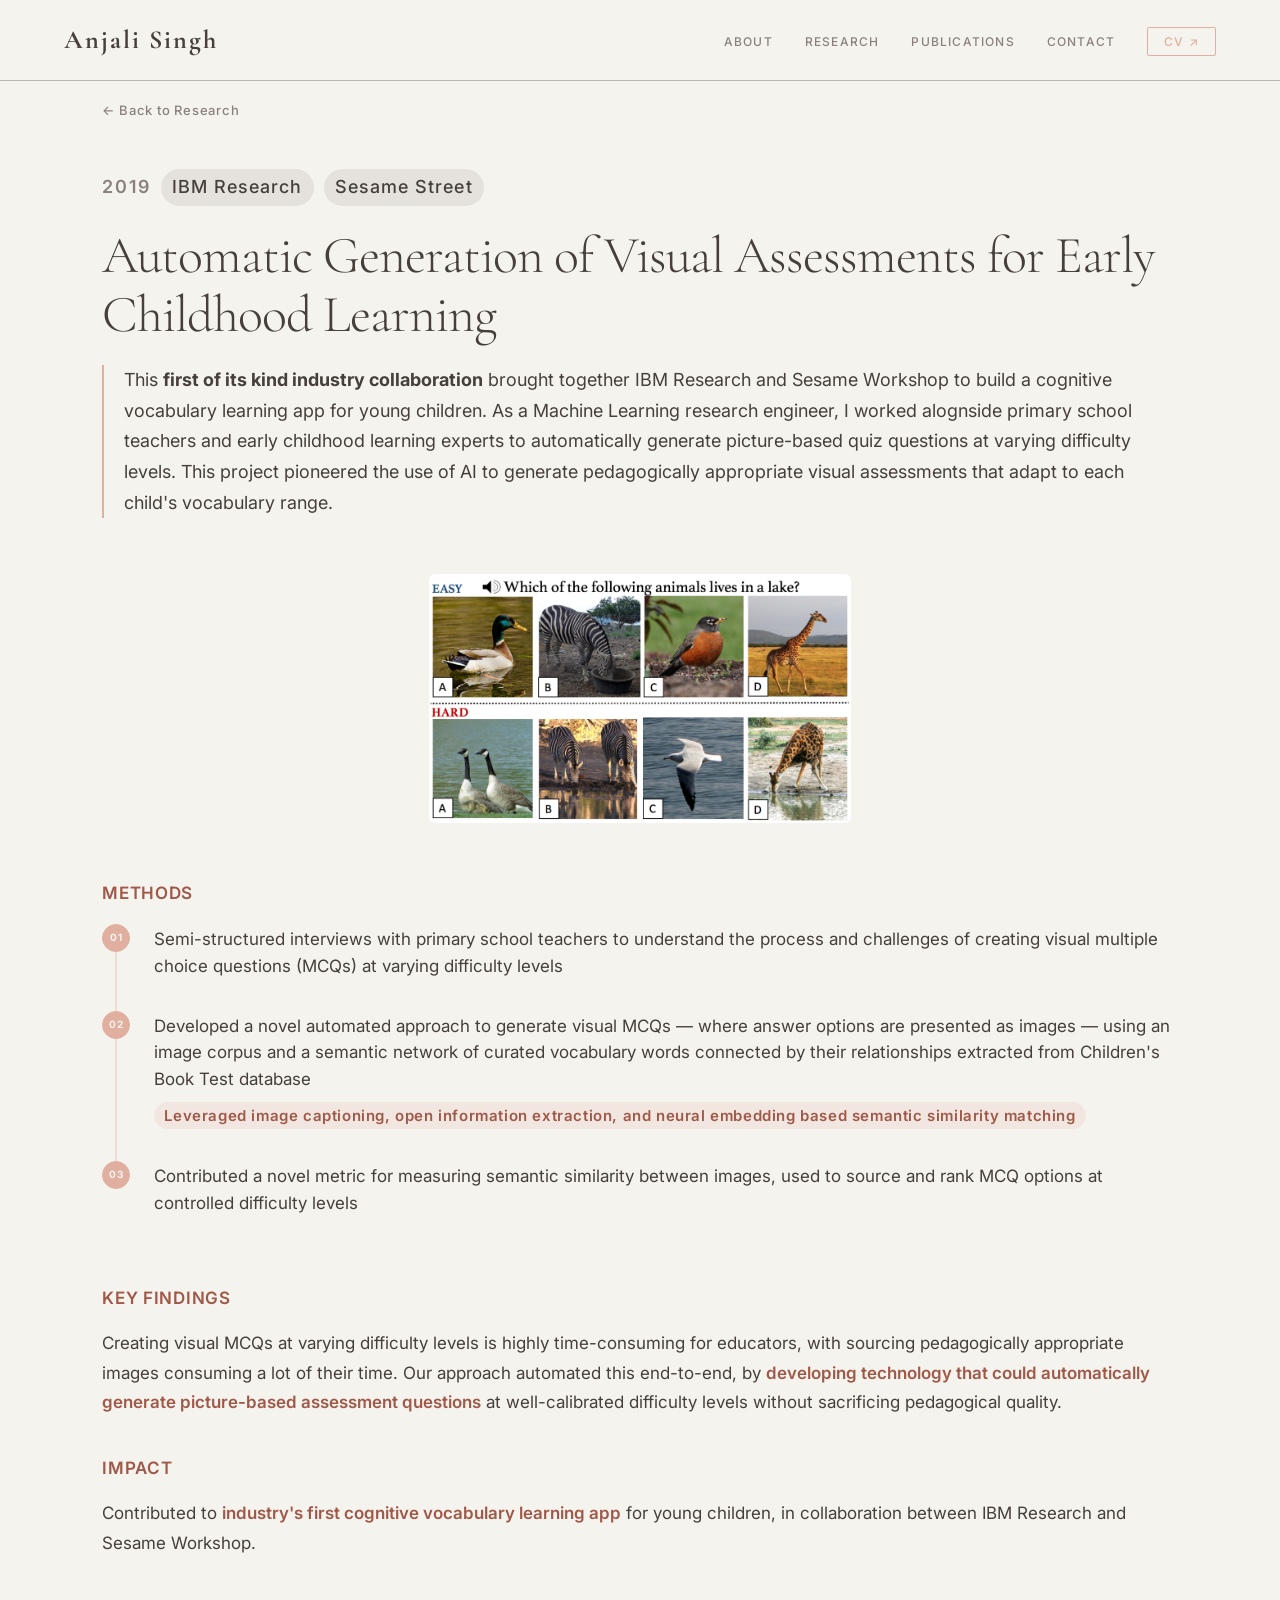
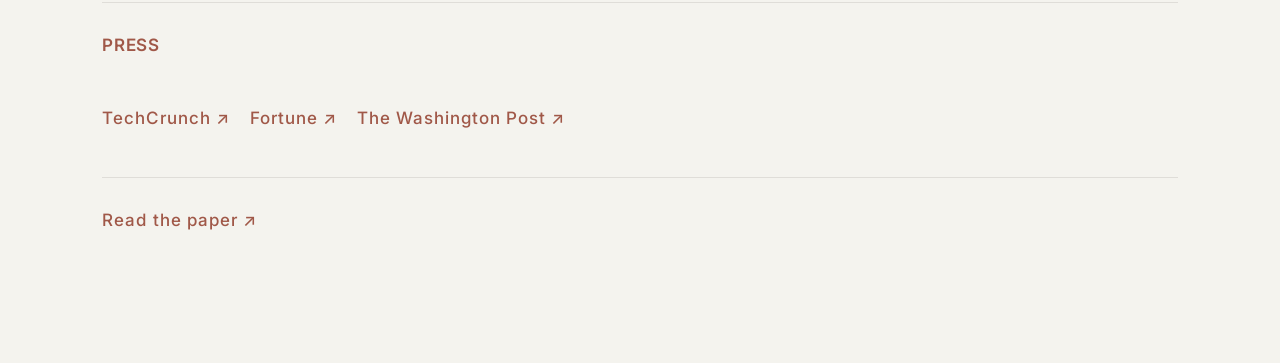
==== commit 0d602180: "Updated Nav bar" ====
--- a/Projects/project-assessments.html
+++ b/Projects/project-assessments.html
@@ -13,7 +13,7 @@
 
     <nav id="navbar">
         <div class="nav-container">
-            <a href="../index.html#about" class="nav-logo">AS</a>
+            <a href="../index.html#about" class="nav-logo">Anjali Singh</a>
             <ul class="nav-links">
                 <li><a href="../index.html#about">About</a></li>
                 <li><a href="../index.html#research">Research</a></li>
